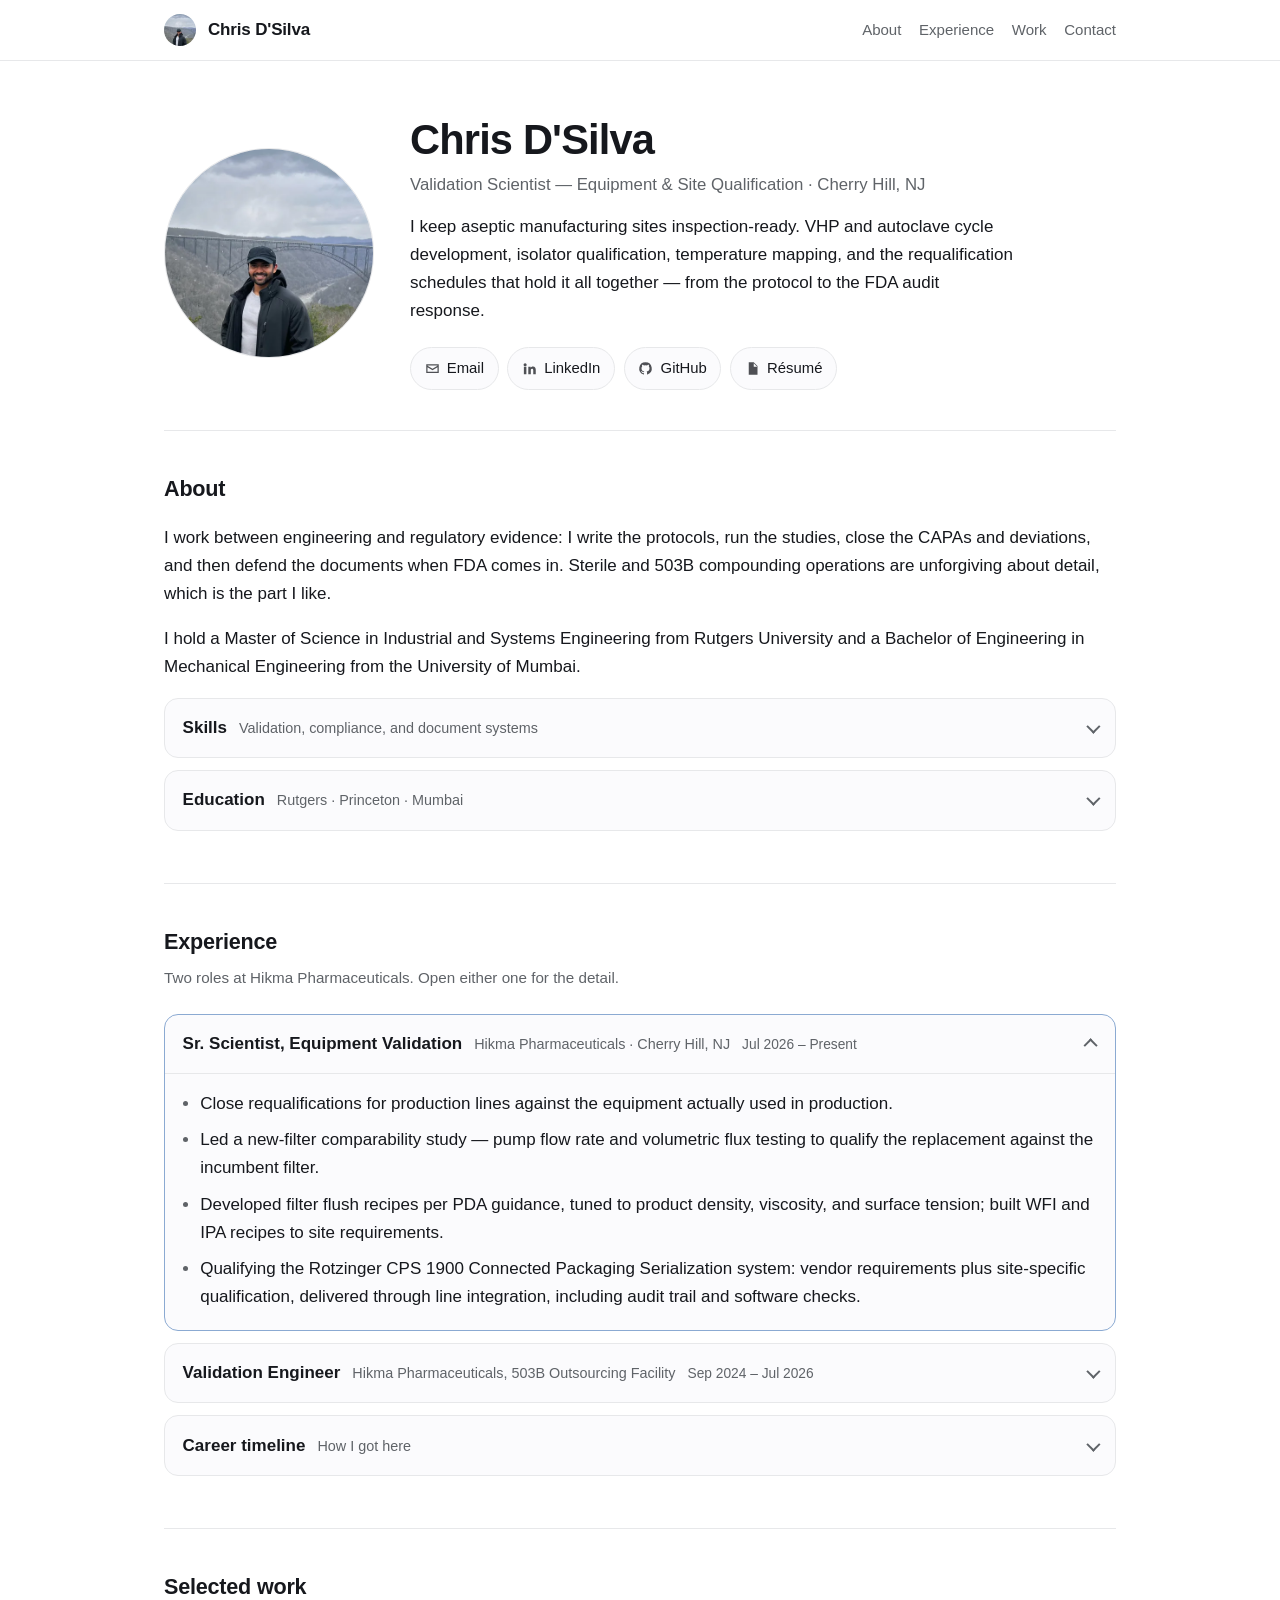
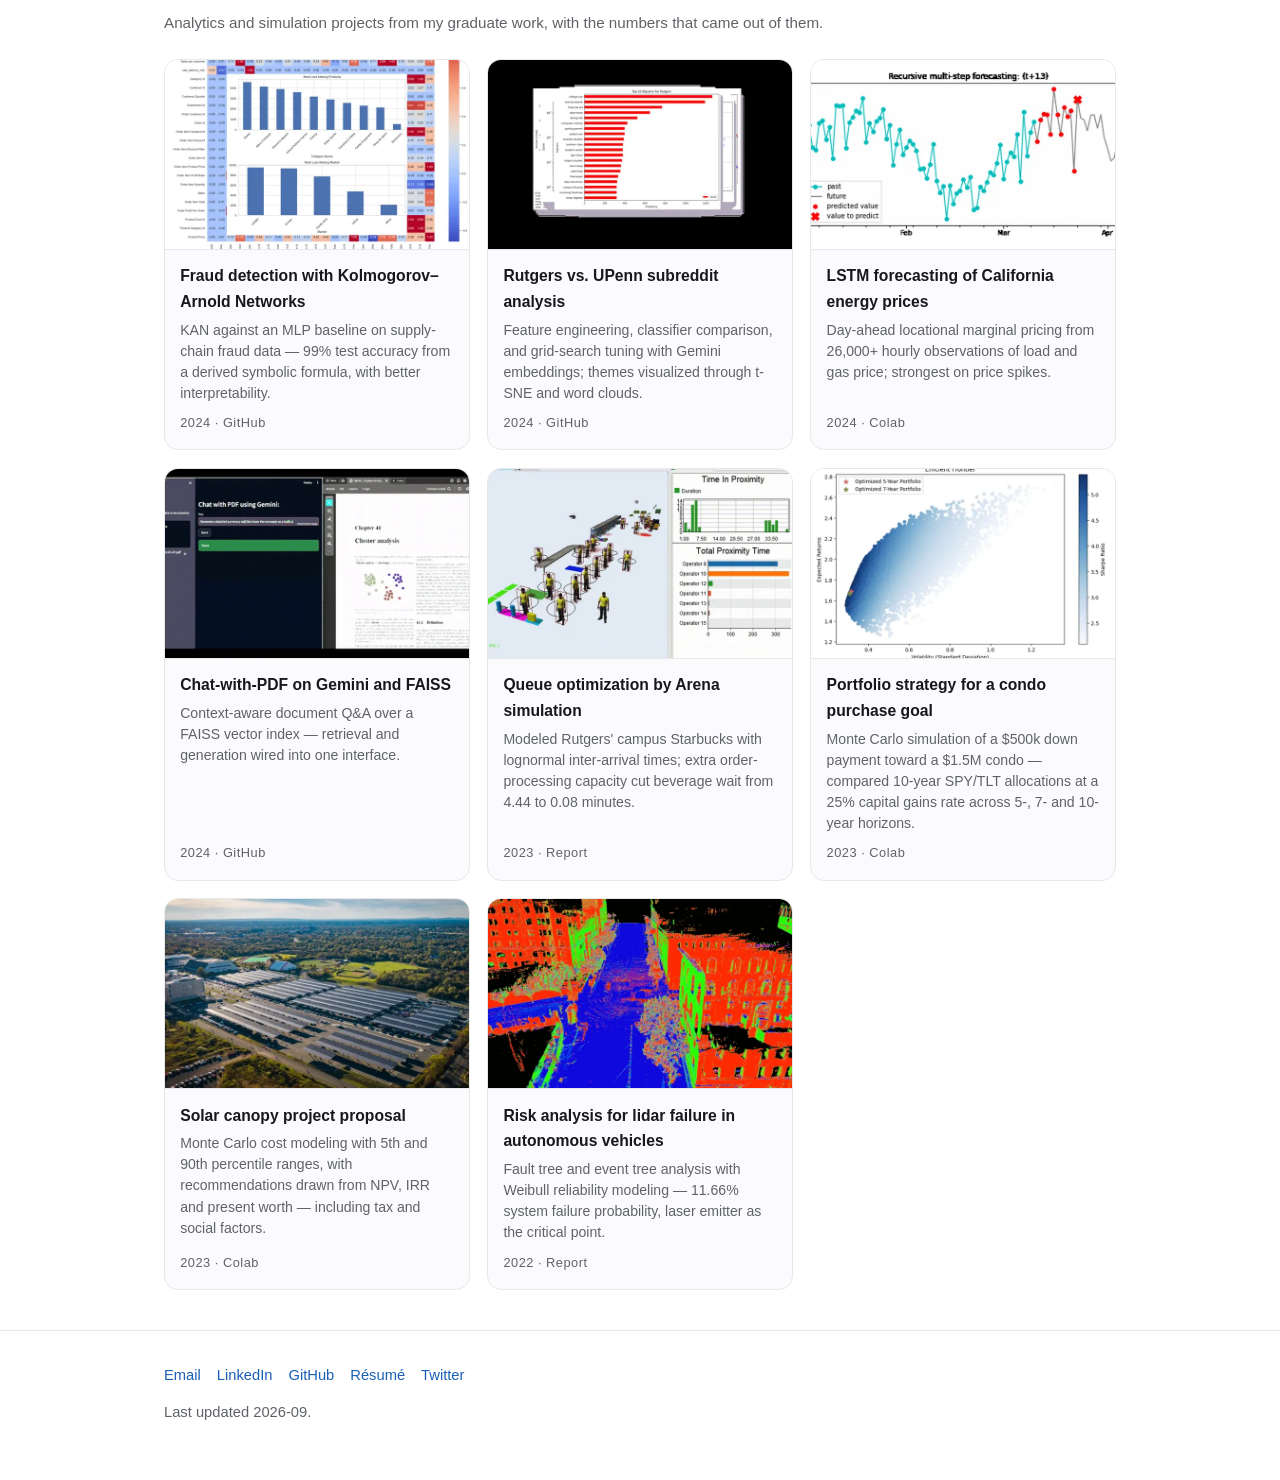
==== classic/index.html @ b6c85883 "Go live with the redesign; add a light/dark switch - Promote the v2 design to the homepage (root). T" ====
<!DOCTYPE html>
<html lang="en">
<head>
<meta charset="utf-8">
<meta name="viewport" content="width=device-width, initial-scale=1">
<meta name="robots" content="noindex">
<title>Chris D'Silva — Validation Scientist</title>
<meta name="description" content="Equipment and site validation scientist at Hikma Pharmaceuticals. VHP, autoclave and isolator cycle development, temperature mapping, FDA audit response, and serialization line qualification.">
<link rel="canonical" href="https://chrisd-7.github.io/ChrisDSilva/">
<link rel="icon" href="data:image/svg+xml,%3Csvg xmlns='http://www.w3.org/2000/svg' viewBox='0 0 32 32'%3E%3Crect width='32' height='32' rx='7' fill='%231a5fb4'/%3E%3Ctext x='16' y='22' font-family='system-ui,sans-serif' font-size='16' font-weight='700' fill='%23fff' text-anchor='middle'%3EC%3C/text%3E%3C/svg%3E">
<meta property="og:type" content="profile">
<meta property="og:title" content="Chris D'Silva — Validation Scientist, Hikma Pharmaceuticals">
<meta property="og:description" content="VHP, autoclave and isolator cycle development, temperature mapping, FDA audit response, and serialization line qualification.">
<meta property="og:url" content="https://chrisd-7.github.io/ChrisDSilva/">
<meta property="og:image" content="https://chrisd-7.github.io/ChrisDSilva/assets/site/og-card.png">
<meta property="og:image:width" content="1200">
<meta property="og:image:height" content="630">
<meta name="twitter:card" content="summary_large_image">
<meta name="theme-color" content="#ffffff" media="(prefers-color-scheme: light)">
<meta name="theme-color" content="#0f1115" media="(prefers-color-scheme: dark)">
<style>
  :root {
    --bg: #ffffff;
    --card: #fbfbfd;
    --fg: #16181d;
    --muted: #5f6368;
    --line: #e7e8ea;
    --accent: #1a5fb4;
    --mark: #b3541e;
    --radius: 14px;
    --max: 62rem;
  }
  @media (prefers-color-scheme: dark) {
    :root {
      --bg: #0f1115;
      --card: #161920;
      --fg: #e6e8ee;
      --muted: #9aa3b2;
      --line: #262b36;
      --accent: #7fb3ff;
      --mark: #ffb27a;
    }
  }
  * { box-sizing: border-box; }
  html { -webkit-text-size-adjust: 100%; scroll-behavior: smooth; scroll-padding-top: 5rem; }
  body {
    margin: 0; background: var(--bg); color: var(--fg);
    font: 400 17px/1.65 -apple-system, BlinkMacSystemFont, "Segoe UI", Roboto, Helvetica, Arial, sans-serif;
  }
  img { display: block; max-width: 100%; height: auto; }
  a { color: var(--accent); text-decoration: none; }
  a:hover { text-decoration: underline; text-underline-offset: 3px; }
  a:focus-visible, summary:focus-visible { outline: 2px solid var(--accent); outline-offset: 3px; border-radius: 6px; }
  .wrap { max-width: var(--max); margin: 0 auto; padding: 0 1.25rem; }

  /* ---------- top bar ---------- */
  .bar {
    position: sticky; top: 0; z-index: 10;
    background: color-mix(in srgb, var(--bg) 84%, transparent);
    backdrop-filter: saturate(160%) blur(10px);
    border-bottom: 1px solid var(--line);
  }
  .bar-in { display: flex; align-items: center; gap: .75rem; height: 3.75rem; }
  .bar img { width: 32px; height: 32px; border-radius: 50%; object-fit: cover; }
  .bar .nm { font-weight: 600; letter-spacing: -0.01em; }
  .bar nav { margin-left: auto; display: flex; gap: 1.1rem; font-size: .94rem; }
  .bar nav a { color: var(--muted); }
  .bar nav a:hover { color: var(--fg); text-decoration: none; }
  @media (max-width: 34rem) {
    .bar .nm { display: none; }
    .bar nav { gap: .9rem; margin-left: 0; }
    .bar-in { justify-content: space-between; }
  }

  /* ---------- hero ---------- */
  .hero { display: grid; grid-template-columns: 210px 1fr; gap: 2.25rem; align-items: center; padding: 3.5rem 0 2.5rem; }
  .hero .shot img { width: 210px; height: 210px; border-radius: 50%; object-fit: cover; border: 1px solid var(--line); }
  h1 { font-size: clamp(1.9rem, 5vw, 2.6rem); line-height: 1.1; letter-spacing: -0.02em; margin: 0 0 .5rem; }
  .tag { color: var(--muted); font-size: 1.05rem; margin: 0 0 .9rem; }
  .lede { margin: 0 0 1.4rem; max-width: 38rem; }
  .btns { display: flex; flex-wrap: wrap; gap: .55rem; }
  .btn {
    display: inline-flex; align-items: center; gap: .45rem;
    padding: .5rem .85rem; border: 1px solid var(--line); border-radius: 999px;
    color: var(--fg); font-size: .93rem; background: var(--card);
    transition: border-color .18s, transform .18s;
  }
  .btn:hover { border-color: var(--accent); text-decoration: none; transform: translateY(-1px); }
  .btn svg { width: 15px; height: 15px; fill: currentColor; opacity: .75; }
  @media (max-width: 46rem) {
    .hero { grid-template-columns: 1fr; gap: 1.5rem; padding-top: 2.25rem; }
    .hero .shot img { width: 130px; height: 130px; }
  }

  /* ---------- sections ---------- */
  h2 { font-size: 1.35rem; font-weight: 650; letter-spacing: -0.01em; margin: 0 0 .35rem; }
  .sub { color: var(--muted); font-size: .95rem; margin: 0 0 1.5rem; }
  section { padding: 2.5rem 0; border-top: 1px solid var(--line); }

  /* ---------- work grid ---------- */
  .grid { display: grid; grid-template-columns: repeat(3, 1fr); gap: 1.1rem; }
  @media (max-width: 52rem) { .grid { grid-template-columns: repeat(2, 1fr); } }
  @media (max-width: 34rem) { .grid { grid-template-columns: 1fr; } }
  .card {
    display: flex; flex-direction: column; overflow: hidden; color: inherit;
    background: var(--card); border: 1px solid var(--line); border-radius: var(--radius);
    transition: transform .18s, border-color .18s, box-shadow .18s;
  }
  .card:hover { transform: translateY(-3px); border-color: var(--accent); box-shadow: 0 10px 28px rgb(0 0 0 / .10); text-decoration: none; }
  .card img { aspect-ratio: 8 / 5; width: 100%; object-fit: cover; border-bottom: 1px solid var(--line); background: #0d0f12; }
  .card .body { padding: .85rem .95rem 1rem; display: flex; flex-direction: column; flex: 1; }
  .card .t { font-weight: 600; font-size: .98rem; display: block; margin-bottom: .3rem; }
  .card .d { color: var(--muted); font-size: .88rem; line-height: 1.5; }
  .card .y { color: var(--muted); font-size: .8rem; margin-top: auto; padding-top: .5rem; display: block; letter-spacing: .04em; }

  /* ---------- dropdowns ---------- */
  details { background: var(--card); border: 1px solid var(--line); border-radius: var(--radius); margin-bottom: .75rem; overflow: hidden; }
  details[open] { border-color: color-mix(in srgb, var(--accent) 45%, var(--line)); }
  summary { cursor: pointer; list-style: none; padding: .95rem 1.1rem; display: flex; align-items: baseline; gap: .75rem; flex-wrap: wrap; }
  summary::-webkit-details-marker { display: none; }
  summary:hover { background: color-mix(in srgb, var(--accent) 6%, transparent); }
  summary::after {
    content: ""; width: .5rem; height: .5rem; flex: none; margin-left: auto;
    border-right: 2px solid var(--muted); border-bottom: 2px solid var(--muted);
    transform: rotate(45deg) translateY(-2px); transition: transform .2s;
  }
  details[open] summary::after { transform: rotate(225deg) translateY(-2px); }
  .s-t { font-weight: 600; }
  .s-o { color: var(--muted); font-size: .9rem; }
  .s-w { color: var(--muted); font-size: .86rem; white-space: nowrap; font-variant-numeric: tabular-nums; }
  .pane { padding: 1rem 1.1rem 1.2rem; border-top: 1px solid var(--line); }
  .pane > :first-child { margin-top: 0; }
  .pane ul { margin: 0; padding-left: 1.1rem; }
  .pane li { margin-bottom: .5rem; }
  .pane li::marker { color: var(--muted); }
  .pane li:last-child { margin-bottom: 0; }
  .pane p { margin: 0 0 .8rem; }
  .g { font-weight: 600; }

  /* ---------- timeline ---------- */
  .tl { list-style: none; margin: 0; padding: 0 0 0 1.1rem; border-left: 1px solid var(--line); }
  .tl li { position: relative; padding: 0 0 1rem .25rem; }
  .tl li:last-child { padding-bottom: 0; }
  .tl li::before { content: ""; position: absolute; left: -1.42rem; top: .55rem; width: 7px; height: 7px; border-radius: 50%; background: var(--accent); }
  .tl .w { display: block; color: var(--muted); font-size: .82rem; letter-spacing: .05em; text-transform: uppercase; }

  /* ---------- chips + education ---------- */
  .chips { display: flex; flex-wrap: wrap; gap: .45rem; margin: 0; padding: 0; list-style: none; }
  .chips li { border: 1px solid var(--line); border-radius: 999px; padding: .3rem .7rem; font-size: .86rem; color: var(--muted); }
  .edu { display: grid; grid-template-columns: 1fr auto; gap: .1rem 1rem; align-items: baseline; margin-bottom: .8rem; }
  .edu:last-child { margin-bottom: 0; }
  .edu .s { color: var(--muted); font-size: .88rem; white-space: nowrap; text-align: right; }
  @media (max-width: 30rem) { .edu { grid-template-columns: 1fr; } .edu .s { text-align: left; } }

  kbd { font: inherit; color: var(--mark); border-bottom: 1px dotted var(--mark); }

  footer { border-top: 1px solid var(--line); padding: 2rem 0 3.5rem; color: var(--muted); font-size: .92rem; }
  footer .links { display: flex; flex-wrap: wrap; gap: 1rem; margin-bottom: .8rem; }

  @media print {
    :root { --fg: #000; --muted: #444; --accent: #000; --line: #bbb; --card: #fff; }
    .bar, .btns { display: none; }
    .pane { display: block !important; }
    details { border: 0; margin-bottom: 1.5rem; }
    section { break-inside: avoid; }
  }
</style>
</head>
<body>

<div class="bar">
  <div class="wrap bar-in">
    <picture>
      <source srcset="../assets/site/avatar-96.webp" type="image/webp">
      <img src="../assets/site/avatar-96.jpg" alt="" width="96" height="96">
    </picture>
    <span class="nm">Chris D'Silva</span>
    <nav aria-label="Sections">
      <a href="#about">About</a>
      <a href="#experience">Experience</a>
      <a href="#work">Work</a>
      <a href="#contact">Contact</a>
    </nav>
  </div>
</div>

<main class="wrap">

  <header class="hero">
    <div class="shot">
      <picture>
        <source srcset="../assets/site/avatar-480.webp" type="image/webp">
        <img src="../assets/site/avatar-480.jpg" alt="Chris D'Silva" width="480" height="480">
      </picture>
    </div>
    <div>
      <h1>Chris D'Silva</h1>
      <p class="tag">Validation Scientist — Equipment &amp; Site Qualification · Cherry Hill, NJ</p>
      <p class="lede">I keep aseptic manufacturing sites inspection-ready. VHP and autoclave cycle development, isolator qualification, temperature mapping, and the requalification schedules that hold it all together — from the protocol to the FDA audit response.</p>
      <div class="btns">
        <a class="btn" href="mailto:chrisdsilva007@gmail.com"><svg viewBox="0 0 24 24" aria-hidden="true"><path d="M2 5h20v14H2V5zm2 2v.5l8 5 8-5V7H4zm16 2.8-8 5-8-5V17h16V9.8z"/></svg>Email</a>
        <a class="btn" href="https://www.linkedin.com/in/chrisdsilva07/"><svg viewBox="0 0 24 24" aria-hidden="true"><path d="M4.98 3.5A2.5 2.5 0 1 0 5 8.5a2.5 2.5 0 0 0-.02-5zM3 9h4v12H3V9zm7 0h3.8v1.7h.05c.53-.95 1.83-1.95 3.77-1.95C20.7 8.75 22 10.7 22 14.1V21h-4v-6.1c0-1.5-.54-2.5-1.87-2.5-1.02 0-1.63.68-1.9 1.34-.1.24-.13.57-.13.9V21h-4V9z"/></svg>LinkedIn</a>
        <a class="btn" href="https://github.com/ChrisD-7"><svg viewBox="0 0 24 24" aria-hidden="true"><path d="M12 2a10 10 0 0 0-3.16 19.5c.5.1.68-.22.68-.48v-1.7c-2.78.6-3.37-1.34-3.37-1.34-.46-1.16-1.11-1.47-1.11-1.47-.91-.62.07-.6.07-.6 1 .07 1.53 1.03 1.53 1.03.9 1.53 2.34 1.09 2.91.83.09-.65.35-1.09.63-1.34-2.22-.25-4.56-1.11-4.56-4.95 0-1.09.39-1.99 1.03-2.69-.1-.25-.45-1.27.1-2.65 0 0 .84-.27 2.75 1.03a9.4 9.4 0 0 1 5 0c1.91-1.3 2.75-1.03 2.75-1.03.55 1.38.2 2.4.1 2.65.64.7 1.03 1.6 1.03 2.69 0 3.85-2.35 4.7-4.58 4.94.36.31.68.92.68 1.85v2.74c0 .27.18.58.69.48A10 10 0 0 0 12 2z"/></svg>GitHub</a>
        <a class="btn" href="../assets/files/chris-dsilva-resume.pdf"><svg viewBox="0 0 24 24" aria-hidden="true"><path d="M6 2h8l6 6v14H6V2zm8 1.5V9h5.5L14 3.5zM8 13h8v1.6H8V13zm0 3.2h8v1.6H8v-1.6z"/></svg>Résumé</a>
      </div>
    </div>
  </header>

  <section id="about" aria-labelledby="about-h">
    <h2 id="about-h">About</h2>
    <p>I work between engineering and regulatory evidence: I write the protocols, run the studies, close the CAPAs and deviations, and then defend the documents when FDA comes in. Sterile and 503B compounding operations are unforgiving about detail, which is the part I like.</p>
    <p>I hold a Master of Science in Industrial and Systems Engineering from Rutgers University and a Bachelor of Engineering in Mechanical Engineering from the University of Mumbai.</p>

    <details>
      <summary>
        <span class="s-t">Skills</span>
        <span class="s-o">Validation, compliance, and document systems</span>
      </summary>
      <div class="pane">
        <ul class="chips">
          <li>VHP cycle development</li>
          <li>Autoclave cycles</li>
          <li>Isolator qualification</li>
          <li>Temperature mapping</li>
          <li>Requalification scheduling</li>
          <li>FDA audit response</li>
          <li>CAPA &amp; deviation closure</li>
          <li>Change control</li>
          <li>Filter comparability &amp; flush recipes</li>
          <li>Serialization (Track &amp; Trace)</li>
          <li>Vendor qualification</li>
          <li>Veeva Vault</li>
        </ul>
        <p class="eyebrow" style="margin-top:2rem">Software &amp; credentials</p>
        <ul class="chips">
          <li>Lean Six Sigma Green Belt</li>
          <li>FlexSim</li>
          <li>Arena</li>
          <li>Tableau</li>
          <li>Power BI</li>
          <li>SQL</li>
          <li>Python</li>
          <li>R</li>
          <li>MATLAB</li>
          <li>SAP</li>
          <li>AutoCAD</li>
          <li>SolidWorks</li>
          <li>Ansys</li>
        </ul>
      </div>
    </details>

    <details>
      <summary>
        <span class="s-t">Education</span>
        <span class="s-o">Rutgers · Princeton · Mumbai</span>
      </summary>
      <div class="pane">
        <div class="edu"><span><strong>Rutgers University</strong> — M.S. Industrial &amp; Systems Engineering</span><span class="s">2022 – 2024</span></div>
        <div class="edu"><span><strong>Princeton University</strong> — ORF 535, Financial Risk &amp; Wealth Management</span><span class="s">2023</span></div>
        <div class="edu"><span><strong>University of Mumbai</strong> — B.E. Mechanical Engineering</span><span class="s">2016 – 2020</span></div>
        <div class="edu"><span><strong>INFORMS</strong> — Rutgers New Brunswick chapter</span><span class="s">2023 – Present</span></div>
        <div class="edu"><span><strong>Alpha Pi Mu</strong> — Industrial &amp; Systems Engineering honor society, Rutgers</span><span class="s">2024 – Present</span></div>
      </div>
    </details>
  </section>
  <section id="experience" aria-labelledby="exp-h">
    <h2 id="exp-h">Experience</h2>
    <p class="sub">Two roles at Hikma Pharmaceuticals. Open either one for the detail.</p>

    <details open>
      <summary>
        <span class="s-t">Sr. Scientist, Equipment Validation</span>
        <span class="s-o">Hikma Pharmaceuticals · Cherry Hill, NJ</span>
        <span class="s-w">Jul 2026 – Present</span>
      </summary>
      <div class="pane">
        <ul>
          <li>Close requalifications for production lines against the equipment actually used in production.</li>
          <li>Led a new-filter comparability study — pump flow rate and volumetric flux testing to qualify the replacement against the incumbent filter.</li>
          <li>Developed filter flush recipes per PDA guidance, tuned to product density, viscosity, and surface tension; built WFI and IPA recipes to site requirements.</li>
          <li>Qualifying the Rotzinger CPS 1900 Connected Packaging Serialization system: vendor requirements plus site-specific qualification, delivered through line integration, including audit trail and software checks.</li>
        </ul>
      </div>
    </details>

    <details>
      <summary>
        <span class="s-t">Validation Engineer</span>
        <span class="s-o">Hikma Pharmaceuticals, 503B Outsourcing Facility</span>
        <span class="s-w">Sep 2024 – Jul 2026</span>
      </summary>
      <div class="pane">
        <ul>
          <li><span class="g">Sterilization &amp; aseptic cycles.</span> VHP qualification — cycle development and load creation driven by business demand, with the operations team. Autoclave cycle development for Automatic Syringe Filler loads. Isolator qualification for production loads.</li>
          <li><span class="g">Environmental &amp; thermal qualification.</span> Temperature mapping of stability chambers, refrigerators, incubators, vaults, warehouses, and large coolers. Open-door studies and requalifications to resolve incubator temperature deviations. Clean room HEPA filter requalification by airflow and particle counts, with patch tracking per site SOP. Qualified the site's particle counters and authored the SOPs and work instructions for them.</li>
          <li><span class="g">Compliance &amp; inspection support.</span> FDA audit response — CAPAs, deviation closure, filter integrity tester verification studies, and pump pressure studies. Completed incomplete qualifications, CAPAs, and deviations to close the site out. Built and defended the site-wide requalification schedule against regulatory requirements, site SOPs, and operational need.</li>
          <li><span class="g">Trending &amp; vendor qualification.</span> Annual trend reports for temperature-, differential-pressure-, and humidity-monitored areas, against product storage guidelines and per-room requirements. Qualified the WFI testing vendor, plus TOC and conductivity meters, Milli-Q water systems, and lab instrumentation (scales, pH meters).</li>
          <li><span class="g">Cross-functional protocols.</span> Authored the Smart Hood System qualification protocol as an FDA audit response, coordinating engineering, microbiology, compounding, and external contractors — including continuous environmental monitoring of differential pressure, airflow, and particle counts.</li>
          <li><span class="g">Decommissioning.</span> Supported site closure — archival of qualification documents and protocols under change control, and closure of the affected areas and equipment.</li>
        </ul>
        <p class="s-o" style="margin:.9rem 0 0">Documentation: Veeva Vault — qualification and controlled document management.</p>
      </div>
    </details>

    <details>
      <summary>
        <span class="s-t">Career timeline</span>
        <span class="s-o">How I got here</span>
      </summary>
      <div class="pane">
        <ul class="tl">
          <li><span class="w">Jul 2026</span>Promoted to Sr. Scientist, Equipment Validation at Hikma's Cherry Hill, NJ site.</li>
          <li><span class="w">2026</span>Filter comparability study for a new filter introduction, and flush-recipe development per PDA guidance.</li>
          <li><span class="w">2024 – 2026</span>Supported site decommissioning and qualification document archival under change control.</li>
          <li><span class="w">2024 – 2026</span>Authored the Smart Hood System qualification protocol as an FDA audit response, with continuous environmental monitoring.</li>
          <li><span class="w">Sep 2024</span>Joined Hikma's 503B outsourcing facility as Validation Engineer — VHP and autoclave cycle development.</li>
          <li><span class="w">Feb 2024</span>Inducted into Alpha Pi Mu, the Industrial Engineering honor society.</li>
          <li><span class="w">Dec 2023</span>Exchange semester at Princeton University under Prof. John Mulvey.</li>
          <li><span class="w">Jun 2023</span>Graduate engineering intern at Hikma Pharmaceuticals.</li>
        </ul>
      </div>
    </details>
  </section>
  <section id="work" aria-labelledby="work-h">
    <h2 id="work-h">Selected work</h2>
    <p class="sub">Analytics and simulation projects from my graduate work, with the numbers that came out of them.</p>
    <div class="grid">

      <a class="card" href="https://github.com/ChrisD-7/Fraud-Detection-in-Supply-Chains-with-Kolmogorov-Arnold-Networks">
        <picture>
          <source srcset="../assets/site/kan-fraud.webp" type="image/webp">
          <img src="../assets/site/kan-fraud.jpg" alt="Kolmogorov–Arnold network classification output" width="640" height="400" loading="lazy" decoding="async">
        </picture>
        <div class="body">
          <span class="t">Fraud detection with Kolmogorov–Arnold Networks</span>
          <span class="d">KAN against an MLP baseline on supply-chain fraud data — 99% test accuracy from a derived symbolic formula, with better interpretability.</span>
          <span class="y">2024 · GitHub</span>
        </div>
      </a>

      <a class="card" href="https://github.com/ChrisD-7/reddit_NLP">
        <picture>
          <source srcset="../assets/site/reddit-nlp.webp" type="image/webp">
          <img src="../assets/site/reddit-nlp.jpg" alt="Topic clusters from the Rutgers and UPenn subreddit analysis" width="640" height="400" loading="lazy" decoding="async">
        </picture>
        <div class="body">
          <span class="t">Rutgers vs. UPenn subreddit analysis</span>
          <span class="d">Feature engineering, classifier comparison, and grid-search tuning with Gemini embeddings; themes visualized through t-SNE and word clouds.</span>
          <span class="y">2024 · GitHub</span>
        </div>
      </a>

      <a class="card" href="https://colab.research.google.com/drive/15smebSMqLlasVcfZ-iT7i0eoe-Ya96lv?usp=sharing">
        <picture>
          <source srcset="../assets/site/energy-lstm.webp" type="image/webp">
          <img src="../assets/site/energy-lstm.jpg" alt="Forecast against actual day-ahead energy prices" width="640" height="400" loading="lazy" decoding="async">
        </picture>
        <div class="body">
          <span class="t">LSTM forecasting of California energy prices</span>
          <span class="d">Day-ahead locational marginal pricing from 26,000+ hourly observations of load and gas price; strongest on price spikes.</span>
          <span class="y">2024 · Colab</span>
        </div>
      </a>

      <a class="card" href="https://github.com/ChrisD-7/Chat-with-PDF">
        <picture>
          <source srcset="../assets/site/chat-with-pdf.webp" type="image/webp">
          <img src="../assets/site/chat-with-pdf.jpg" alt="Chat interface answering questions from an uploaded PDF" width="640" height="400" loading="lazy" decoding="async">
        </picture>
        <div class="body">
          <span class="t">Chat-with-PDF on Gemini and FAISS</span>
          <span class="d">Context-aware document Q&amp;A over a FAISS vector index — retrieval and generation wired into one interface.</span>
          <span class="y">2024 · GitHub</span>
        </div>
      </a>

      <a class="card" href="https://drive.google.com/file/d/1wfK4p9qCKhi0UGbTf14v0yKSKmXtCZub/view?usp=sharing">
        <picture>
          <source srcset="../assets/site/starbucks-arena.webp" type="image/webp">
          <img src="../assets/site/starbucks-arena.jpg" alt="Arena simulation model of a service queue" width="640" height="400" loading="lazy" decoding="async">
        </picture>
        <div class="body">
          <span class="t">Queue optimization by Arena simulation</span>
          <span class="d">Modeled Rutgers' campus Starbucks with lognormal inter-arrival times; extra order-processing capacity cut beverage wait from 4.44 to 0.08 minutes.</span>
          <span class="y">2023 · Report</span>
        </div>
      </a>

            <a class="card" href="https://colab.research.google.com/drive/1p3rkfgSLyiWSkOTSuc8TgLOEzcKx46XX?authuser=1">
        <picture>
          <source srcset="../assets/site/condo-monte-carlo.webp" type="image/webp">
          <img src="../assets/site/condo-monte-carlo.jpg" alt="Monte Carlo projection of savings growth against investment allocations" width="640" height="400" loading="lazy" decoding="async">
        </picture>
        <div class="body">
          <span class="t">Portfolio strategy for a condo purchase goal</span>
          <span class="d">Monte Carlo simulation of a $500k down payment toward a $1.5M condo — compared 10-year SPY/TLT allocations at a 25% capital gains rate across 5-, 7- and 10-year horizons.</span>
          <span class="y">2023 · Colab</span>
        </div>
      </a>

      <a class="card" href="https://colab.research.google.com/drive/1vs2IThr_u1YbnPEwRmuDIzhQs3kR_31E?usp=sharing">
        <picture>
          <source srcset="../assets/site/solar-canopy.webp" type="image/webp">
          <img src="../assets/site/solar-canopy.jpg" alt="Monte Carlo cost distribution for a solar canopy project" width="640" height="400" loading="lazy" decoding="async">
        </picture>
        <div class="body">
          <span class="t">Solar canopy project proposal</span>
          <span class="d">Monte Carlo cost modeling with 5th and 90th percentile ranges, with recommendations drawn from NPV, IRR and present worth — including tax and social factors.</span>
          <span class="y">2023 · Colab</span>
        </div>
      </a>

<a class="card" href="https://drive.google.com/file/d/1-yNLgyN6adJx9g5bVedCzPqWIsOQBbBi/view?usp=sharing">
        <picture>
          <source srcset="../assets/site/lidar-risk.webp" type="image/webp">
          <img src="../assets/site/lidar-risk.jpg" alt="Fault tree reliability model for a lidar system" width="640" height="400" loading="lazy" decoding="async">
        </picture>
        <div class="body">
          <span class="t">Risk analysis for lidar failure in autonomous vehicles</span>
          <span class="d">Fault tree and event tree analysis with Weibull reliability modeling — 11.66% system failure probability, laser emitter as the critical point.</span>
          <span class="y">2022 · Report</span>
        </div>
      </a>

    </div>
  </section>

</main>

<footer id="contact">
  <div class="wrap">
    <div class="links">
      <a href="mailto:chrisdsilva007@gmail.com">Email</a>
      <a href="https://www.linkedin.com/in/chrisdsilva07/">LinkedIn</a>
      <a href="https://github.com/ChrisD-7">GitHub</a>
      <a href="../assets/files/chris-dsilva-resume.pdf">Résumé</a>
      <a href="https://twitter.com/chrisdsilvaOO7">Twitter</a>
    </div>
    <p style="margin:0">Last updated 2026-09.</p>
  </div>
</footer>

</body>
</html>
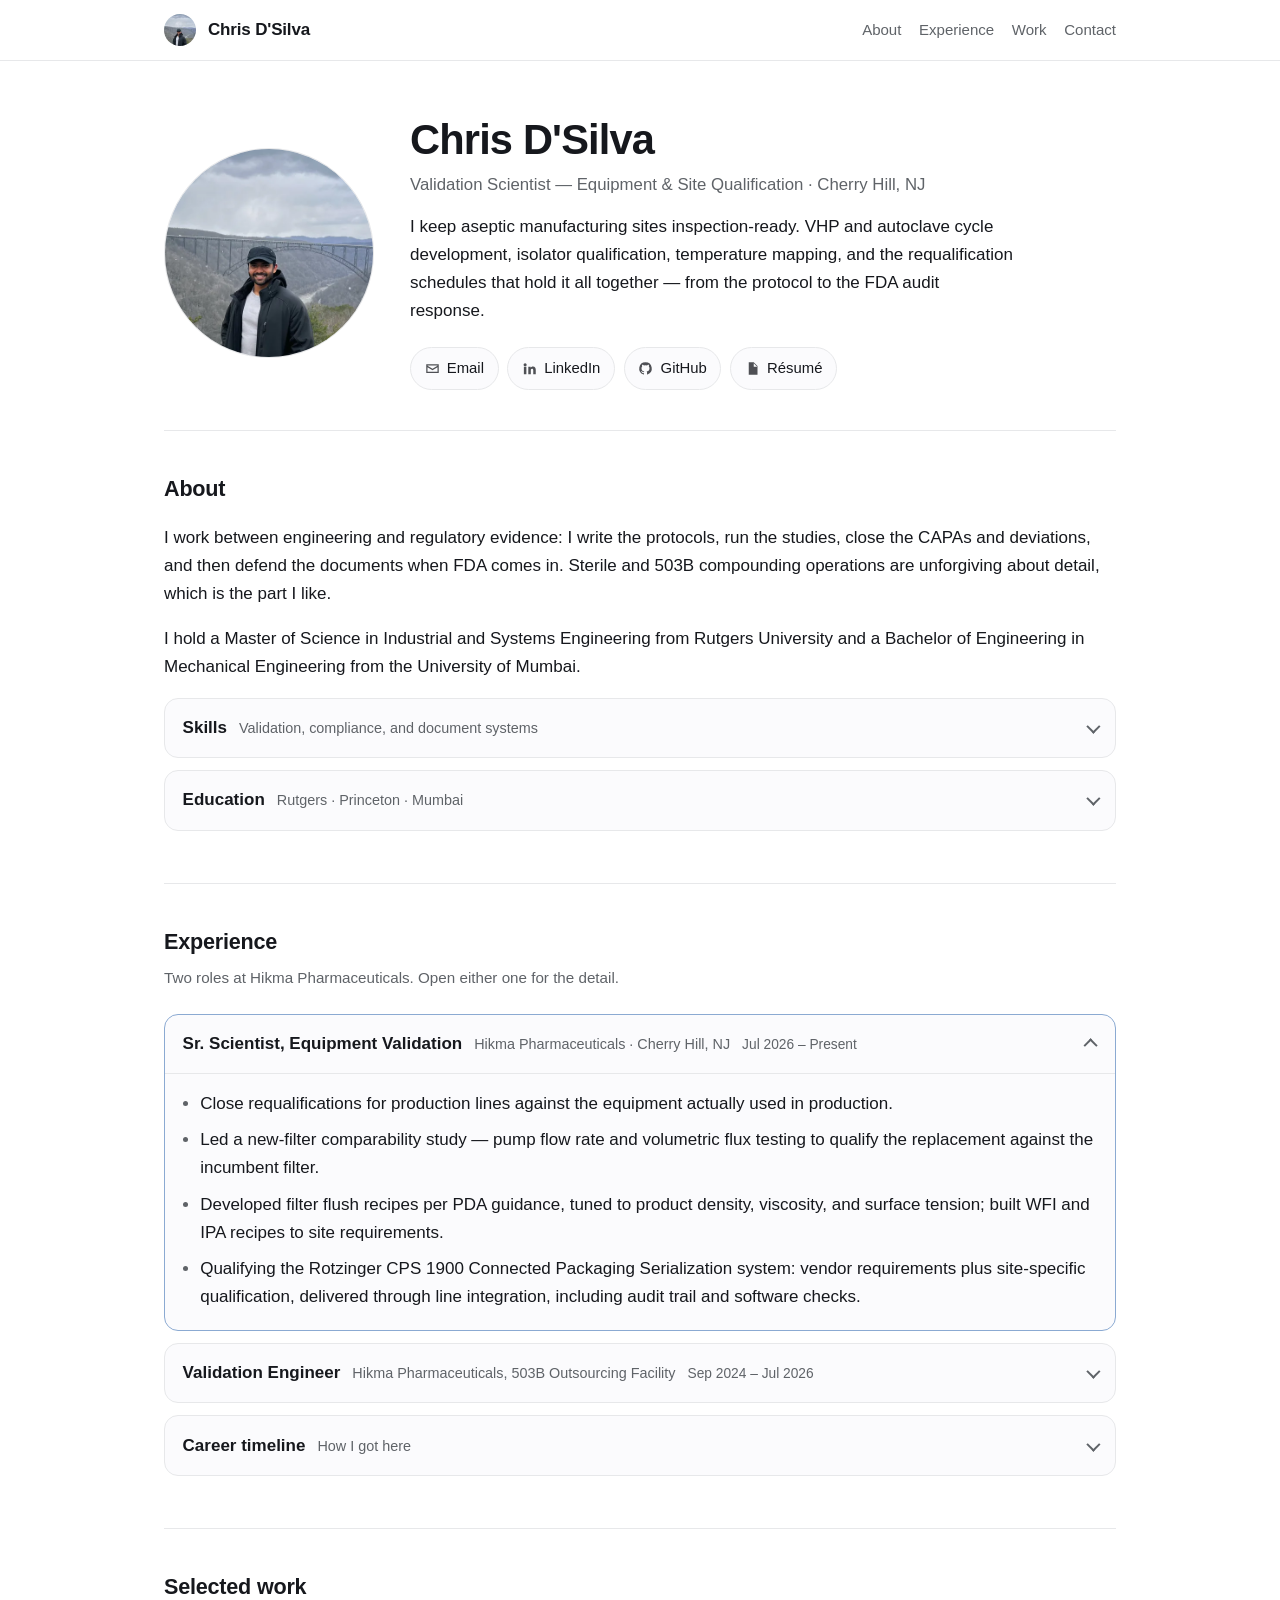
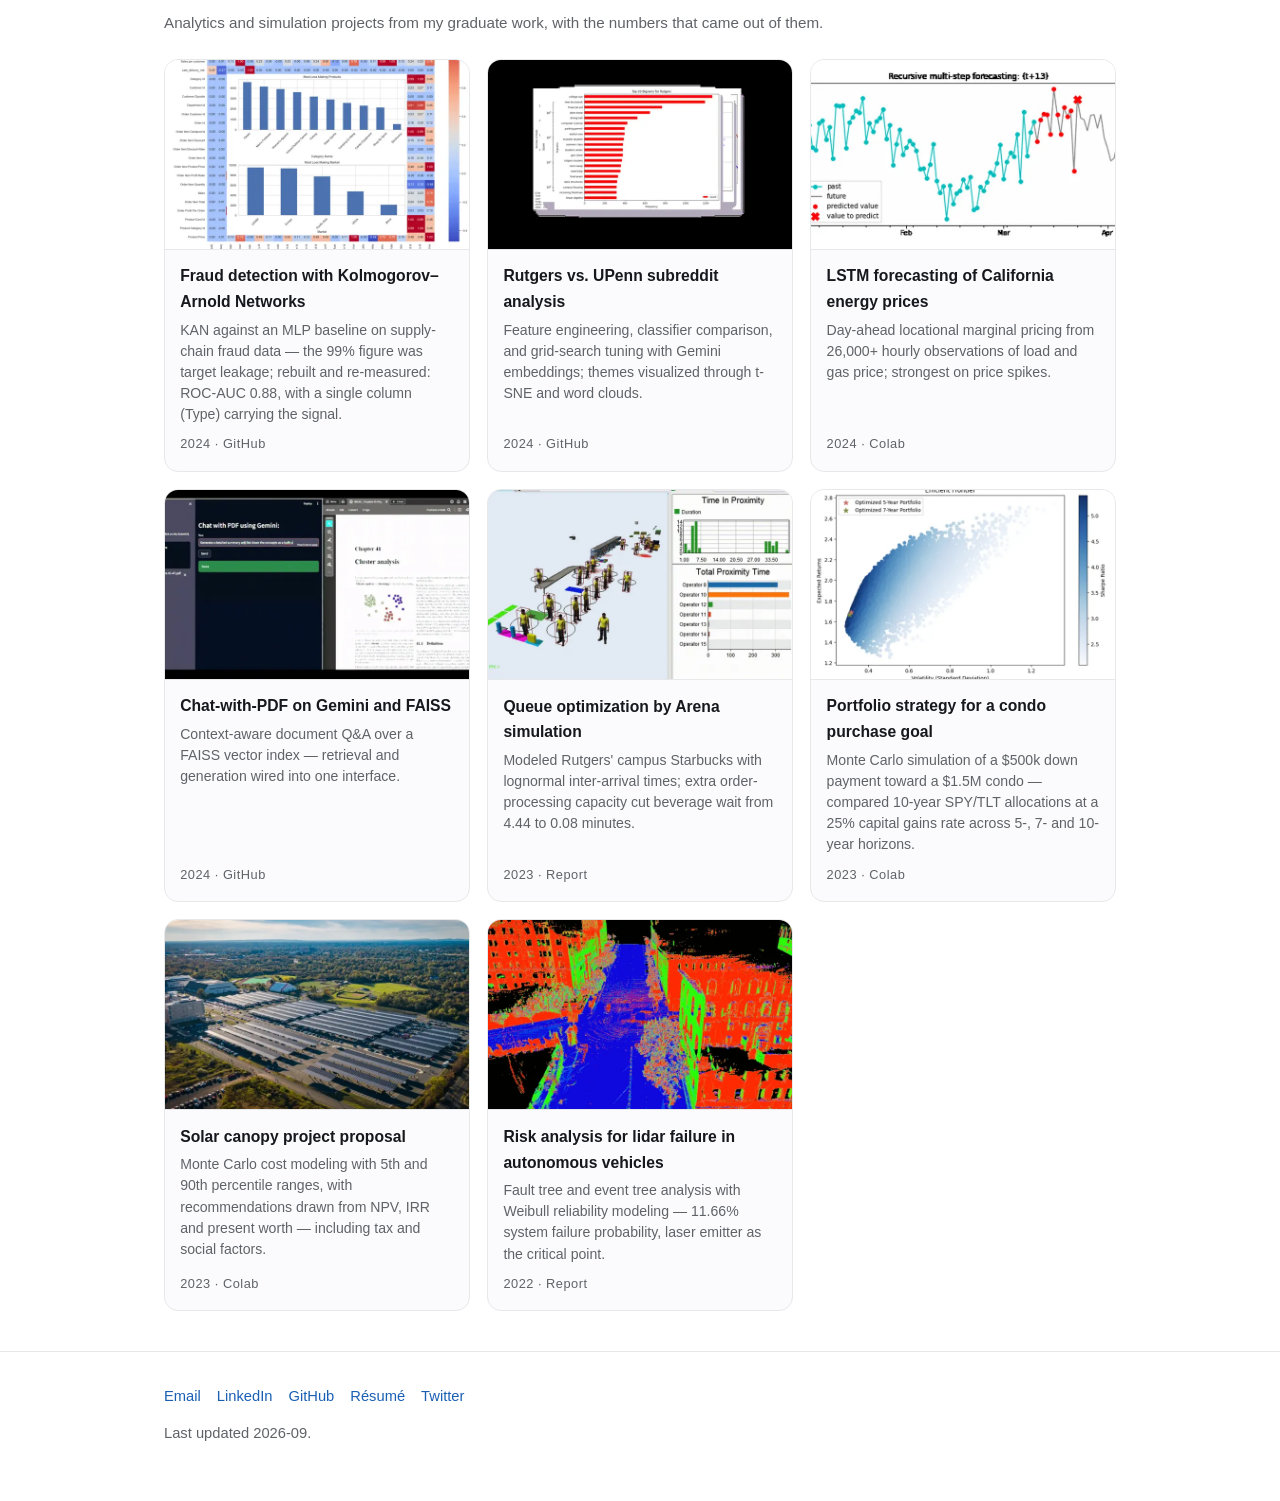
==== commit a704004d: "Correct the KAN fraud article and its project cards The published article reported 98-100% accuracy " ====
--- a/classic/index.html
+++ b/classic/index.html
@@ -334,7 +334,7 @@
         </picture>
         <div class="body">
           <span class="t">Fraud detection with Kolmogorov–Arnold Networks</span>
-          <span class="d">KAN against an MLP baseline on supply-chain fraud data — 99% test accuracy from a derived symbolic formula, with better interpretability.</span>
+          <span class="d">KAN against an MLP baseline on supply-chain fraud data — the 99% figure was target leakage; rebuilt and re-measured: ROC-AUC 0.88, with a single column (Type) carrying the signal.</span>
           <span class="y">2024 · GitHub</span>
         </div>
       </a>
